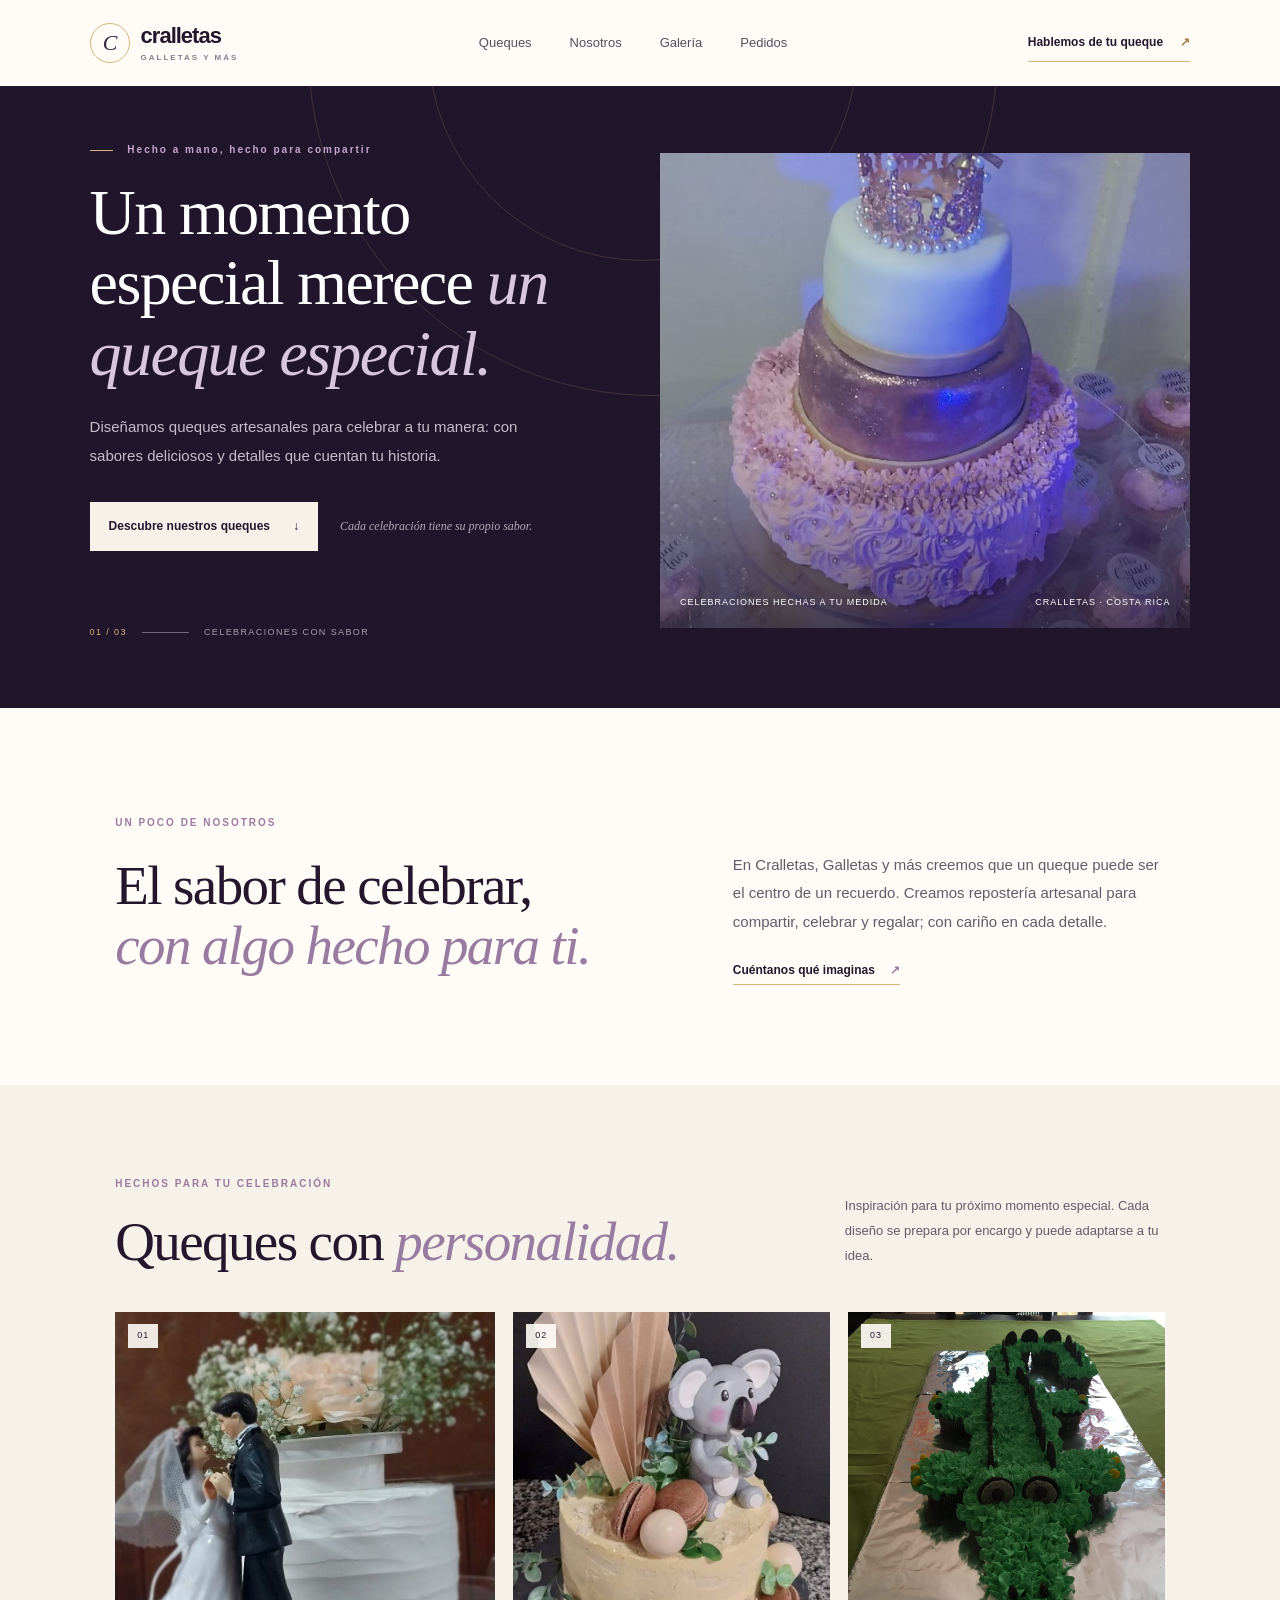
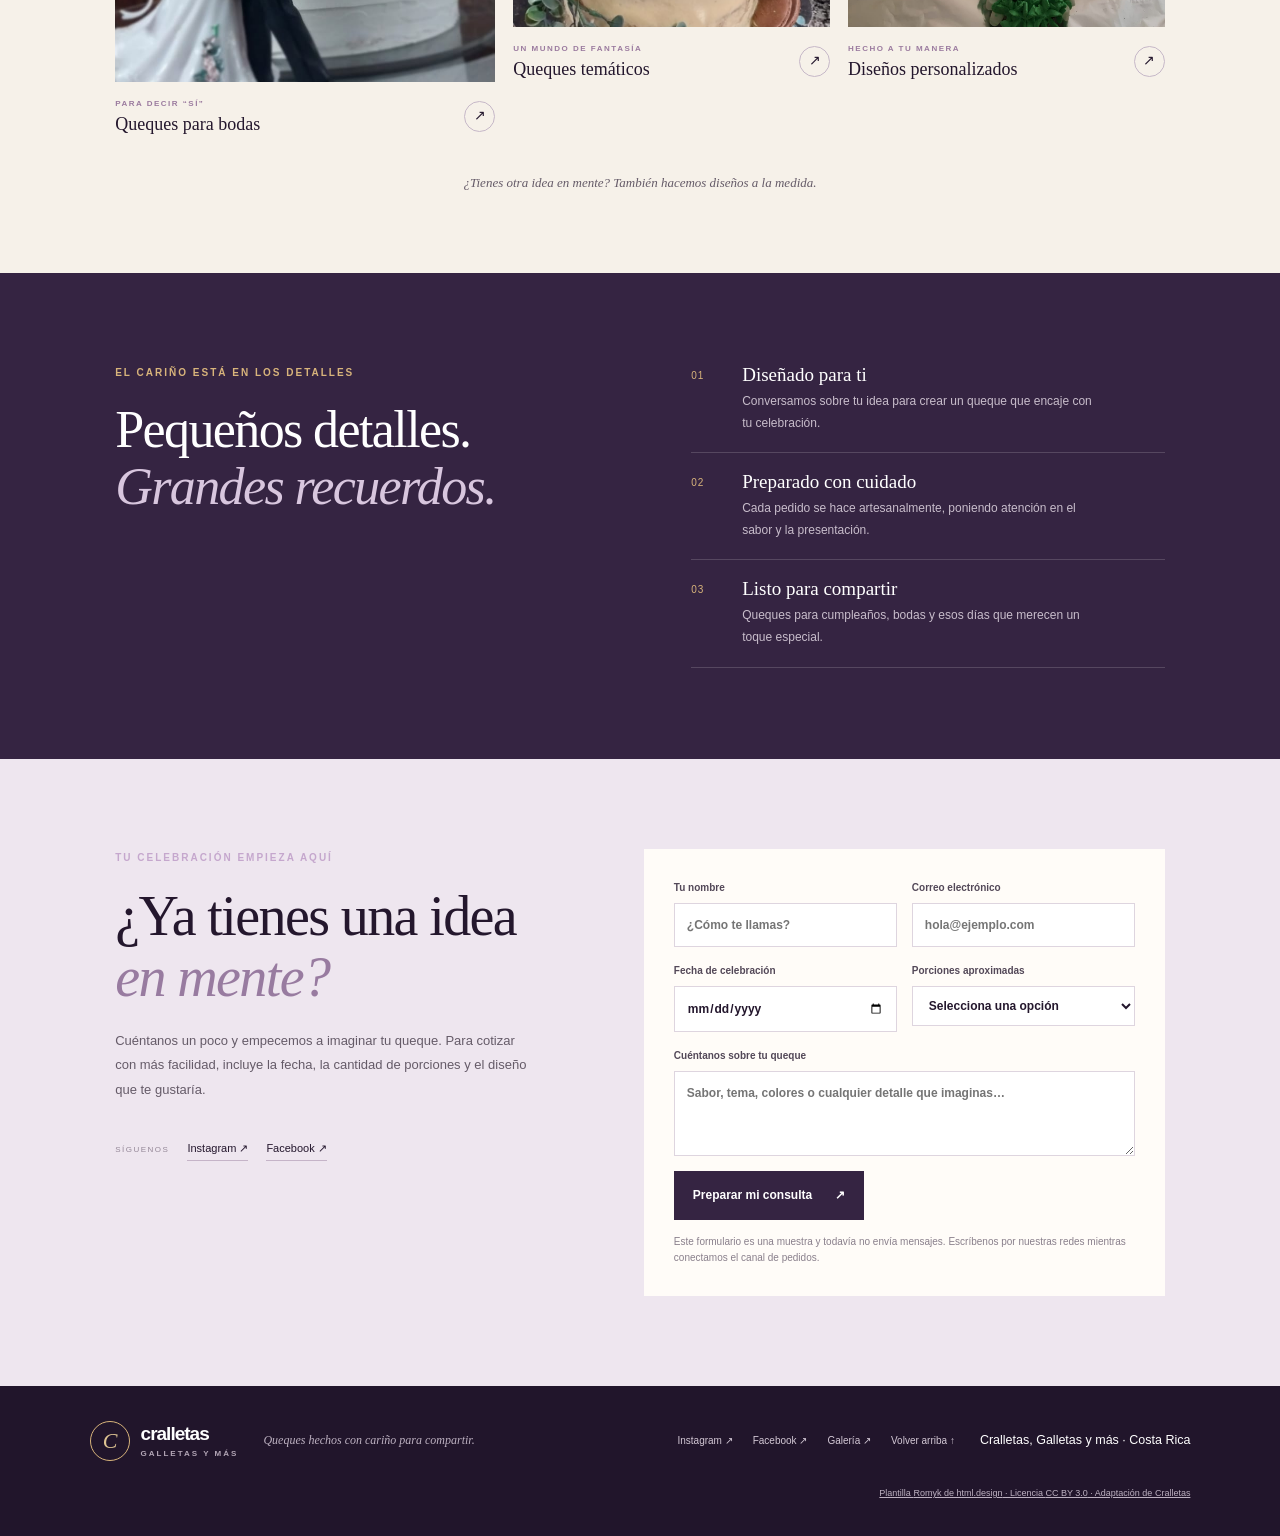
==== about.html @ f39e5a17 "test" ====
﻿<!doctype html><html lang="es"><head><meta charset="utf-8"><meta name="viewport" content="width=device-width,initial-scale=1"><meta http-equiv="refresh" content="0; url=index.html#nosotros"><title>Nosotros | Cralletas, Galletas y más</title><link rel="stylesheet" href="css/cralletas.css"></head><body><main class="section-wrap"><p class="eyebrow eyebrow-dark">CRALLETAS, GALLETAS Y MÁS</p><h1>Repostería hecha con cariño.</h1><p>Conoce más sobre nosotros en nuestra página principal.</p><a class="text-link" href="index.html#nosotros">Ir a Cralletas, Galletas y más ↗</a></main></body></html>
---- css/cralletas.css ----
﻿:root{--ink:#24172d;--deep:#21152b;--plum:#352442;--plum-light:#4a3457;--lilac:#d8c6de;--cream:#f6f1e9;--paper:#fffcf8;--gold:#d8b47b;--body:#655b68;--line:#ded5df;--sans:Arial,sans-serif;--serif:Georgia,serif}
*{box-sizing:border-box}html{scroll-behavior:smooth;scroll-padding-top:90px}body{margin:0;background:var(--paper);color:var(--ink);font:15px/1.7 var(--sans);-webkit-font-smoothing:antialiased}a{color:inherit;text-decoration:none}img{display:block;width:100%;height:100%;object-fit:cover}button,input,textarea,select{font:inherit}.site-header{height:86px;padding:0 7vw;display:flex;align-items:center;justify-content:space-between;background:var(--paper);position:relative;z-index:2}.brand{display:flex;gap:11px;align-items:center;font-weight:700;font-size:22px;letter-spacing:-1px}.brand>span:last-child{line-height:1.2}.brand small{display:block;font-size:8px;letter-spacing:2px;font-weight:600;color:#877b8d;margin-top:4px}.brand-mark{display:grid;place-items:center;width:40px;height:40px;border:1px solid var(--gold);border-radius:50%;font:italic 22px var(--serif);color:var(--plum)}.site-header nav{display:flex;gap:38px;font-size:13px;color:#594d5e}.site-header nav a:hover,.footer-links a:hover{color:var(--gold)}.header-cta{font-size:12px;font-weight:600;border-bottom:1px solid var(--gold);padding:8px 0}.header-cta span{padding-left:14px;color:#a47e49}.hero{min-height:610px;position:relative;overflow:hidden;background:var(--deep);color:#fff;display:grid;grid-template-columns:1fr 0.93fr;align-items:center;padding:55px 7vw 68px}.hero-copy{max-width:580px;z-index:1;padding:0 6vw 0 0}.eyebrow{font-size:10px;letter-spacing:2px;font-weight:600;color:#c5a7cd;margin:0 0 20px}.eyebrow span{display:inline-block;width:23px;border-top:1px solid var(--gold);vertical-align:middle;margin-right:10px}.hero h1,.section-wrap h2,.values h2,.order h2{font:500 clamp(42px,5vw,68px)/1.1 var(--serif);letter-spacing:-1.6px;margin:0}.hero h1 em,.section-wrap h2 em,.values h2 em,.order h2 em{font-weight:500;color:#d8c6de}.hero-intro{color:#c7bdca;max-width:455px;font-size:15px;line-height:1.9;margin:24px 0 32px}.hero-actions{display:flex;align-items:center;gap:22px}.button{border:0;display:inline-flex;gap:23px;align-items:center;justify-content:space-between;padding:14px 19px;font-size:12px;font-weight:700;cursor:pointer}.button-light{background:var(--cream);color:var(--ink)}.button-light:hover{background:#fff}.hero-note{font:italic 12px var(--serif);color:#b5aab8}.hero-meta{margin-top:74px;display:flex;align-items:center;gap:15px;color:#a99eac;font-size:9px;letter-spacing:1.4px}.hero-meta>span:first-child{color:var(--gold)}.meta-line{width:47px;border-top:1px solid #75677c}.hero-photo{height:475px;position:relative;z-index:1}.hero-photo:after{content:"";position:absolute;inset:0;background:linear-gradient(0deg,rgba(25,16,31,.55),transparent 36%)}.photo-caption{position:absolute;bottom:18px;left:20px;right:20px;z-index:1;display:flex;justify-content:space-between;gap:10px;color:white;font-size:9px;letter-spacing:1px;text-transform:uppercase}.hero-orbit{position:absolute;border:1px solid rgba(216,180,123,.18);border-radius:50%;pointer-events:none}.orbit-one{width:430px;height:430px;right:33%;top:-255px}.orbit-two{width:690px;height:690px;right:22%;top:-380px}.section-wrap{padding:96px 9vw}.intro{padding-top:106px;padding-bottom:103px}.eyebrow-dark{color:#9b7b9f}.intro-grid{display:grid;grid-template-columns:1.1fr .9fr;gap:7vw;align-items:center}.section-wrap h2{font-size:clamp(37px,4.4vw,55px)}.section-wrap h2 em{color:#987ba0}.intro-grid>div p,.section-heading>p{color:var(--body);line-height:1.9;margin:0 0 20px}.text-link{font-size:12px;font-weight:700;border-bottom:1px solid var(--gold);padding-bottom:7px}.text-link span{color:#9b7b9f;margin-left:12px}.cakes{background:var(--cream);padding:90px 0 82px}.cakes .section-wrap{padding-top:0;padding-bottom:0}.section-heading{display:flex;justify-content:space-between;align-items:end;gap:5vw;margin-bottom:40px}.section-heading>p{max-width:320px;margin:0 0 4px;font-size:13px}.section-heading h2{margin-top:7px}.cake-grid{display:grid;grid-template-columns:1.2fr 1fr 1fr;gap:18px}.cake-card>a:first-child{height:315px;display:block;position:relative;overflow:hidden;background:#e1d7e0}.cake-card img{transition:transform .5s}.cake-card>a:hover img{transform:scale(1.035)}.cake-wide>a:first-child{height:370px}.image-number{position:absolute;top:12px;left:13px;background:rgba(255,252,248,.9);padding:4px 9px;font-size:9px;letter-spacing:1px}.cake-info{display:flex;justify-content:space-between;align-items:center;padding:15px 0}.cake-info p{margin:0 0 3px;color:#9b7b9f;font-size:8px;letter-spacing:1.5px;font-weight:600}.cake-info h3{font:500 18px var(--serif);margin:0}.cake-info>a{width:31px;height:31px;border:1px solid #c6b8c8;border-radius:50%;display:grid;place-items:center;font-size:14px}.gallery-note{color:var(--body);font:italic 13px var(--serif);text-align:center;margin:25px 0 0}.values{background:var(--plum);color:white;display:grid;grid-template-columns:1fr 1fr;gap:8vw;padding-top:91px;padding-bottom:91px}.values .eyebrow{color:var(--gold)}.values h2{font-size:clamp(37px,4.2vw,52px)}.values h2 em{color:#d8c6de}.value-list article{display:grid;grid-template-columns:35px 1fr;gap:16px;padding:18px 0;border-bottom:1px solid rgba(255,255,255,.16)}.value-list article:first-child{padding-top:0}.value-list article>span{color:var(--gold);font-size:10px;letter-spacing:1px;padding-top:3px}.value-list h3{font:500 19px var(--serif);margin:0 0 5px}.value-list p{color:#c8bdcb;font-size:12px;line-height:1.8;margin:0;max-width:360px}.order{background:#eee6ef;padding:90px 9vw}.order-inner{display:grid;grid-template-columns:.9fr 1.1fr;gap:8vw;max-width:1120px;margin:auto}.order h2{font-size:clamp(38px,4.6vw,56px)}.order-copy>p:not(.eyebrow){color:var(--body);line-height:1.9;max-width:420px;font-size:13px;margin:20px 0}.order h2 em{color:#987ba0}.order-social{display:flex;align-items:center;gap:18px;margin-top:36px;font-size:11px}.order-social span{font-size:8px;color:#948797;letter-spacing:1.5px}.order-social a{border-bottom:1px solid #c5b4c8;padding-bottom:3px}.order-form{background:var(--paper);padding:30px}.form-row{display:grid;grid-template-columns:1fr 1fr;gap:15px}.order-form label{display:block;color:#534858;font-size:10px;font-weight:600;margin-bottom:15px}.order-form input,.order-form textarea,.order-form select{display:block;width:100%;margin-top:7px;border:1px solid var(--line);background:#fff;padding:11px 12px;color:var(--ink);font-size:12px;border-radius:0;outline:none}.order-form input:focus,.order-form textarea:focus,.order-form select:focus{border-color:#987ba0}.order-form textarea{resize:vertical}.button-accent{background:var(--plum);color:#fff}.button-accent:hover{background:var(--deep)}.form-note{font-size:10px;line-height:1.6;color:#897f8b;margin:14px 0 0}.site-footer{background:var(--deep);color:#fff;padding:35px 7vw;display:flex;align-items:center;gap:25px;flex-wrap:wrap}.footer-brand{color:#fff;font-size:19px}.footer-brand small{color:#b3a6b6}.footer-brand .brand-mark{color:#dfc593}.site-footer>p{font:italic 12px var(--serif);color:#bdb1c1;margin:0 auto 0 0}.footer-links{display:flex;gap:20px;font-size:10px;color:#d3c8d5}.template-credit{flex-basis:100%;color:#bdb1c1;font-size:9px;text-align:right;text-decoration:underline}
@media(max-width:850px){.site-header{padding:0 5vw}.site-header nav{gap:18px}.header-cta{display:none}.hero{padding:48px 6vw;grid-template-columns:1fr .85fr;min-height:550px}.hero-copy{padding-right:25px}.hero-photo{height:410px}.hero-note{display:none}.section-wrap{padding-left:7vw;padding-right:7vw}.cake-grid{grid-template-columns:1fr 1fr}.cake-wide{grid-column:span 2}.cake-wide>a:first-child{height:380px}.cake-card>a:first-child{height:290px}.order{padding-left:7vw;padding-right:7vw}.order-inner{gap:4vw}}
@media(max-width:600px){.site-header{height:72px;padding:0 5vw}.brand{font-size:19px}.brand-mark{width:35px;height:35px}.site-header nav{gap:13px;font-size:11px}.site-header nav a:nth-child(2){display:none}.hero{display:flex;flex-direction:column;align-items:stretch;padding:55px 7vw 30px}.hero-copy{padding:0}.hero h1{font-size:47px}.hero-intro{font-size:13px;margin:18px 0 24px}.hero-meta{margin:32px 0 22px}.hero-photo{height:340px}.photo-caption{font-size:8px}.intro{padding-top:72px;padding-bottom:72px}.intro-grid,.values,.order-inner{grid-template-columns:1fr;gap:26px}.intro-grid{margin-top:22px}.intro-grid h2{font-size:40px}.cakes{padding:70px 0}.section-heading{display:block;margin-bottom:25px}.section-heading>p{margin-top:15px}.cake-grid{grid-template-columns:1fr;gap:10px}.cake-wide{grid-column:auto}.cake-wide>a:first-child,.cake-card>a:first-child{height:310px}.values{padding-top:70px;padding-bottom:70px}.order{padding:70px 6vw}.order-form{padding:21px}.form-row{grid-template-columns:1fr;gap:0}.site-footer{padding:30px 6vw;gap:16px}.site-footer>p{flex-basis:100%;order:2}.footer-links{order:3;flex-wrap:wrap;gap:14px}}
@media(prefers-reduced-motion:reduce){html{scroll-behavior:auto}*,*:before,*:after{transition:none!important}}
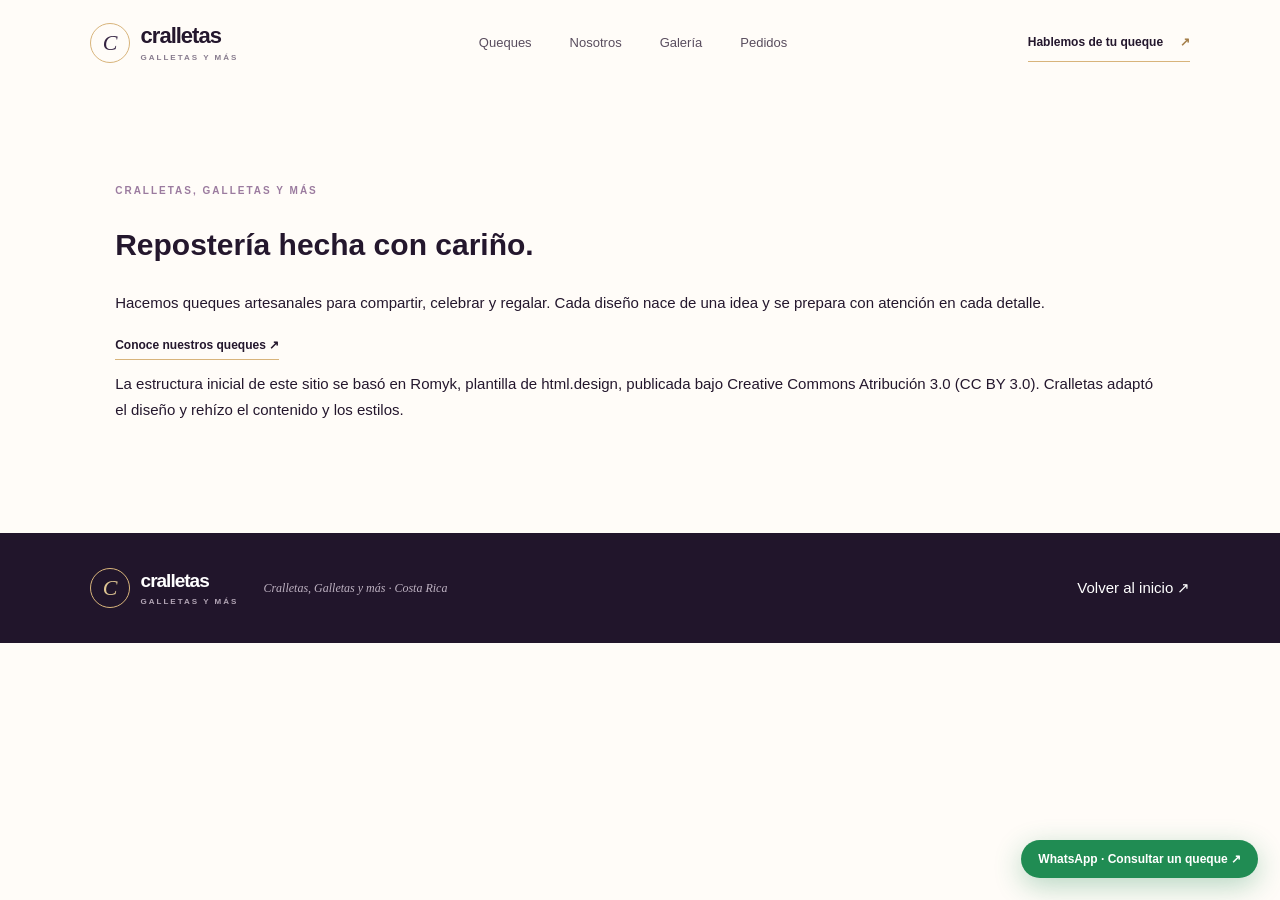
==== commit c19c5d8e: "2" ====
--- a/about.html
+++ b/about.html
@@ -1,3 +1,29 @@
-﻿<!doctype html><html lang="es"><head><meta charset="utf-8"><meta name="viewport" content="width=device-width,initial-scale=1"><meta http-equiv="refresh" content="0; url=index.html#nosotros"><title>Nosotros | Cralletas, Galletas y más</title><link rel="stylesheet" href="css/cralletas.css"></head><body><main class="section-wrap"><p class="eyebrow eyebrow-dark">CRALLETAS, GALLETAS Y MÁS</p><h1>Repostería hecha con cariño.</h1><p>Conoce más sobre nosotros en nuestra página principal.</p><a class="text-link" href="index.html#nosotros">Ir a Cralletas, Galletas y más ↗</a></main></body></html>
+﻿<!doctype html>
+<html lang="es">
+<head>
+  <meta charset="utf-8">
+  <meta name="viewport" content="width=device-width, initial-scale=1">
+  <meta name="theme-color" content="#21152b">
+  <title>Nosotros | Cralletas, Galletas y más</title>
+  <link rel="stylesheet" href="css/cralletas.css">
+</head>
+<body>
+  <header class="site-header">
+    <a class="brand" href="index.html#inicio" aria-label="Cralletas, Galletas y más, inicio"><span class="brand-mark">C</span><span>cralletas<small>GALLETAS Y MÁS</small></span></a>
+    <nav aria-label="Navegación principal">
+      <a href="index.html#queques">Queques</a><a href="about.html" aria-current="page">Nosotros</a><a href="galeria.html">Galería</a><a href="index.html#pedidos">Pedidos</a>
+    </nav>
+    <a class="header-cta" href="index.html#pedidos">Hablemos de tu queque <span aria-hidden="true">↗</span></a>
+  </header>
+  <main class="section-wrap">
+    <p class="eyebrow eyebrow-dark">CRALLETAS, GALLETAS Y MÁS</p>
+    <h1>Repostería hecha con cariño.</h1>
+    <p>Hacemos queques artesanales para compartir, celebrar y regalar. Cada diseño nace de una idea y se prepara con atención en cada detalle.</p>
+    <p><a class="text-link" href="index.html#queques">Conoce nuestros queques ↗</a></p>
+    <p>La estructura inicial de este sitio se basó en <a href="https://html.design/download/ice-cream-parlour-website-template/" rel="noopener noreferrer">Romyk, plantilla de html.design</a>, publicada bajo <a href="https://creativecommons.org/licenses/by/3.0/" rel="noopener noreferrer">Creative Commons Atribución 3.0 (CC BY 3.0)</a>. Cralletas adaptó el diseño y rehízo el contenido y los estilos.</p>
+  </main>
+  <footer class="site-footer"><a class="brand footer-brand" href="index.html#inicio"><span class="brand-mark">C</span><span>cralletas<small>GALLETAS Y MÁS</small></span></a><p>Cralletas, Galletas y más · Costa Rica</p><a href="index.html">Volver al inicio ↗</a></footer>
+<a class="whatsapp-float" href="https://wa.me/50683466687?text=Hola%2C%20quiero%20consultar%20por%20un%20queque%20para%20una%20celebraci%C3%B3n." target="_blank" rel="noopener noreferrer" aria-label="Escríbenos por WhatsApp">WhatsApp · Consultar un queque ↗</a>
+</body>
+</html>
 
-
--- a/css/cralletas.css
+++ b/css/cralletas.css
@@ -1,9 +1,13 @@
 ﻿:root{--ink:#24172d;--deep:#21152b;--plum:#352442;--plum-light:#4a3457;--lilac:#d8c6de;--cream:#f6f1e9;--paper:#fffcf8;--gold:#d8b47b;--body:#655b68;--line:#ded5df;--sans:Arial,sans-serif;--serif:Georgia,serif}
-*{box-sizing:border-box}html{scroll-behavior:smooth;scroll-padding-top:90px}body{margin:0;background:var(--paper);color:var(--ink);font:15px/1.7 var(--sans);-webkit-font-smoothing:antialiased}a{color:inherit;text-decoration:none}img{display:block;width:100%;height:100%;object-fit:cover}button,input,textarea,select{font:inherit}.site-header{height:86px;padding:0 7vw;display:flex;align-items:center;justify-content:space-between;background:var(--paper);position:relative;z-index:2}.brand{display:flex;gap:11px;align-items:center;font-weight:700;font-size:22px;letter-spacing:-1px}.brand>span:last-child{line-height:1.2}.brand small{display:block;font-size:8px;letter-spacing:2px;font-weight:600;color:#877b8d;margin-top:4px}.brand-mark{display:grid;place-items:center;width:40px;height:40px;border:1px solid var(--gold);border-radius:50%;font:italic 22px var(--serif);color:var(--plum)}.site-header nav{display:flex;gap:38px;font-size:13px;color:#594d5e}.site-header nav a:hover,.footer-links a:hover{color:var(--gold)}.header-cta{font-size:12px;font-weight:600;border-bottom:1px solid var(--gold);padding:8px 0}.header-cta span{padding-left:14px;color:#a47e49}.hero{min-height:610px;position:relative;overflow:hidden;background:var(--deep);color:#fff;display:grid;grid-template-columns:1fr 0.93fr;align-items:center;padding:55px 7vw 68px}.hero-copy{max-width:580px;z-index:1;padding:0 6vw 0 0}.eyebrow{font-size:10px;letter-spacing:2px;font-weight:600;color:#c5a7cd;margin:0 0 20px}.eyebrow span{display:inline-block;width:23px;border-top:1px solid var(--gold);vertical-align:middle;margin-right:10px}.hero h1,.section-wrap h2,.values h2,.order h2{font:500 clamp(42px,5vw,68px)/1.1 var(--serif);letter-spacing:-1.6px;margin:0}.hero h1 em,.section-wrap h2 em,.values h2 em,.order h2 em{font-weight:500;color:#d8c6de}.hero-intro{color:#c7bdca;max-width:455px;font-size:15px;line-height:1.9;margin:24px 0 32px}.hero-actions{display:flex;align-items:center;gap:22px}.button{border:0;display:inline-flex;gap:23px;align-items:center;justify-content:space-between;padding:14px 19px;font-size:12px;font-weight:700;cursor:pointer}.button-light{background:var(--cream);color:var(--ink)}.button-light:hover{background:#fff}.hero-note{font:italic 12px var(--serif);color:#b5aab8}.hero-meta{margin-top:74px;display:flex;align-items:center;gap:15px;color:#a99eac;font-size:9px;letter-spacing:1.4px}.hero-meta>span:first-child{color:var(--gold)}.meta-line{width:47px;border-top:1px solid #75677c}.hero-photo{height:475px;position:relative;z-index:1}.hero-photo:after{content:"";position:absolute;inset:0;background:linear-gradient(0deg,rgba(25,16,31,.55),transparent 36%)}.photo-caption{position:absolute;bottom:18px;left:20px;right:20px;z-index:1;display:flex;justify-content:space-between;gap:10px;color:white;font-size:9px;letter-spacing:1px;text-transform:uppercase}.hero-orbit{position:absolute;border:1px solid rgba(216,180,123,.18);border-radius:50%;pointer-events:none}.orbit-one{width:430px;height:430px;right:33%;top:-255px}.orbit-two{width:690px;height:690px;right:22%;top:-380px}.section-wrap{padding:96px 9vw}.intro{padding-top:106px;padding-bottom:103px}.eyebrow-dark{color:#9b7b9f}.intro-grid{display:grid;grid-template-columns:1.1fr .9fr;gap:7vw;align-items:center}.section-wrap h2{font-size:clamp(37px,4.4vw,55px)}.section-wrap h2 em{color:#987ba0}.intro-grid>div p,.section-heading>p{color:var(--body);line-height:1.9;margin:0 0 20px}.text-link{font-size:12px;font-weight:700;border-bottom:1px solid var(--gold);padding-bottom:7px}.text-link span{color:#9b7b9f;margin-left:12px}.cakes{background:var(--cream);padding:90px 0 82px}.cakes .section-wrap{padding-top:0;padding-bottom:0}.section-heading{display:flex;justify-content:space-between;align-items:end;gap:5vw;margin-bottom:40px}.section-heading>p{max-width:320px;margin:0 0 4px;font-size:13px}.section-heading h2{margin-top:7px}.cake-grid{display:grid;grid-template-columns:1.2fr 1fr 1fr;gap:18px}.cake-card>a:first-child{height:315px;display:block;position:relative;overflow:hidden;background:#e1d7e0}.cake-card img{transition:transform .5s}.cake-card>a:hover img{transform:scale(1.035)}.cake-wide>a:first-child{height:370px}.image-number{position:absolute;top:12px;left:13px;background:rgba(255,252,248,.9);padding:4px 9px;font-size:9px;letter-spacing:1px}.cake-info{display:flex;justify-content:space-between;align-items:center;padding:15px 0}.cake-info p{margin:0 0 3px;color:#9b7b9f;font-size:8px;letter-spacing:1.5px;font-weight:600}.cake-info h3{font:500 18px var(--serif);margin:0}.cake-info>a{width:31px;height:31px;border:1px solid #c6b8c8;border-radius:50%;display:grid;place-items:center;font-size:14px}.gallery-note{color:var(--body);font:italic 13px var(--serif);text-align:center;margin:25px 0 0}.values{background:var(--plum);color:white;display:grid;grid-template-columns:1fr 1fr;gap:8vw;padding-top:91px;padding-bottom:91px}.values .eyebrow{color:var(--gold)}.values h2{font-size:clamp(37px,4.2vw,52px)}.values h2 em{color:#d8c6de}.value-list article{display:grid;grid-template-columns:35px 1fr;gap:16px;padding:18px 0;border-bottom:1px solid rgba(255,255,255,.16)}.value-list article:first-child{padding-top:0}.value-list article>span{color:var(--gold);font-size:10px;letter-spacing:1px;padding-top:3px}.value-list h3{font:500 19px var(--serif);margin:0 0 5px}.value-list p{color:#c8bdcb;font-size:12px;line-height:1.8;margin:0;max-width:360px}.order{background:#eee6ef;padding:90px 9vw}.order-inner{display:grid;grid-template-columns:.9fr 1.1fr;gap:8vw;max-width:1120px;margin:auto}.order h2{font-size:clamp(38px,4.6vw,56px)}.order-copy>p:not(.eyebrow){color:var(--body);line-height:1.9;max-width:420px;font-size:13px;margin:20px 0}.order h2 em{color:#987ba0}.order-social{display:flex;align-items:center;gap:18px;margin-top:36px;font-size:11px}.order-social span{font-size:8px;color:#948797;letter-spacing:1.5px}.order-social a{border-bottom:1px solid #c5b4c8;padding-bottom:3px}.order-form{background:var(--paper);padding:30px}.form-row{display:grid;grid-template-columns:1fr 1fr;gap:15px}.order-form label{display:block;color:#534858;font-size:10px;font-weight:600;margin-bottom:15px}.order-form input,.order-form textarea,.order-form select{display:block;width:100%;margin-top:7px;border:1px solid var(--line);background:#fff;padding:11px 12px;color:var(--ink);font-size:12px;border-radius:0;outline:none}.order-form input:focus,.order-form textarea:focus,.order-form select:focus{border-color:#987ba0}.order-form textarea{resize:vertical}.button-accent{background:var(--plum);color:#fff}.button-accent:hover{background:var(--deep)}.form-note{font-size:10px;line-height:1.6;color:#897f8b;margin:14px 0 0}.site-footer{background:var(--deep);color:#fff;padding:35px 7vw;display:flex;align-items:center;gap:25px;flex-wrap:wrap}.footer-brand{color:#fff;font-size:19px}.footer-brand small{color:#b3a6b6}.footer-brand .brand-mark{color:#dfc593}.site-footer>p{font:italic 12px var(--serif);color:#bdb1c1;margin:0 auto 0 0}.footer-links{display:flex;gap:20px;font-size:10px;color:#d3c8d5}.template-credit{flex-basis:100%;color:#bdb1c1;font-size:9px;text-align:right;text-decoration:underline}
-@media(max-width:850px){.site-header{padding:0 5vw}.site-header nav{gap:18px}.header-cta{display:none}.hero{padding:48px 6vw;grid-template-columns:1fr .85fr;min-height:550px}.hero-copy{padding-right:25px}.hero-photo{height:410px}.hero-note{display:none}.section-wrap{padding-left:7vw;padding-right:7vw}.cake-grid{grid-template-columns:1fr 1fr}.cake-wide{grid-column:span 2}.cake-wide>a:first-child{height:380px}.cake-card>a:first-child{height:290px}.order{padding-left:7vw;padding-right:7vw}.order-inner{gap:4vw}}
-@media(max-width:600px){.site-header{height:72px;padding:0 5vw}.brand{font-size:19px}.brand-mark{width:35px;height:35px}.site-header nav{gap:13px;font-size:11px}.site-header nav a:nth-child(2){display:none}.hero{display:flex;flex-direction:column;align-items:stretch;padding:55px 7vw 30px}.hero-copy{padding:0}.hero h1{font-size:47px}.hero-intro{font-size:13px;margin:18px 0 24px}.hero-meta{margin:32px 0 22px}.hero-photo{height:340px}.photo-caption{font-size:8px}.intro{padding-top:72px;padding-bottom:72px}.intro-grid,.values,.order-inner{grid-template-columns:1fr;gap:26px}.intro-grid{margin-top:22px}.intro-grid h2{font-size:40px}.cakes{padding:70px 0}.section-heading{display:block;margin-bottom:25px}.section-heading>p{margin-top:15px}.cake-grid{grid-template-columns:1fr;gap:10px}.cake-wide{grid-column:auto}.cake-wide>a:first-child,.cake-card>a:first-child{height:310px}.values{padding-top:70px;padding-bottom:70px}.order{padding:70px 6vw}.order-form{padding:21px}.form-row{grid-template-columns:1fr;gap:0}.site-footer{padding:30px 6vw;gap:16px}.site-footer>p{flex-basis:100%;order:2}.footer-links{order:3;flex-wrap:wrap;gap:14px}}
+*{box-sizing:border-box}html{scroll-behavior:smooth;scroll-padding-top:90px}body{margin:0;background:var(--paper);color:var(--ink);font:15px/1.7 var(--sans);-webkit-font-smoothing:antialiased}a{color:inherit;text-decoration:none}img{display:block;width:100%;height:100%;object-fit:cover}button,input,textarea,select{font:inherit}.site-header{height:86px;padding:0 7vw;display:flex;align-items:center;justify-content:space-between;background:var(--paper);position:relative;z-index:2}.brand{display:flex;gap:11px;align-items:center;font-weight:700;font-size:22px;letter-spacing:-1px}.brand>span:last-child{line-height:1.2}.brand small{display:block;font-size:8px;letter-spacing:2px;font-weight:600;color:#877b8d;margin-top:4px}.brand-mark{display:grid;place-items:center;width:40px;height:40px;border:1px solid var(--gold);border-radius:50%;font:italic 22px var(--serif);color:var(--plum)}.site-header nav{display:flex;gap:38px;font-size:13px;color:#594d5e}.site-header nav a:hover,.footer-links a:hover{color:var(--gold)}.header-cta{font-size:12px;font-weight:600;border-bottom:1px solid var(--gold);padding:8px 0}.header-cta span{padding-left:14px;color:#a47e49}.hero{min-height:610px;position:relative;overflow:hidden;background:var(--deep);color:#fff;display:grid;grid-template-columns:1fr 0.93fr;align-items:center;padding:55px 7vw 68px}.hero-copy{max-width:580px;z-index:1;padding:0 6vw 0 0}.eyebrow{font-size:10px;letter-spacing:2px;font-weight:600;color:#c5a7cd;margin:0 0 20px}.eyebrow span{display:inline-block;width:23px;border-top:1px solid var(--gold);vertical-align:middle;margin-right:10px}.hero h1,.section-wrap h2,.values h2,.order h2{font:500 clamp(42px,5vw,68px)/1.1 var(--serif);letter-spacing:-1.6px;margin:0}.hero h1 em,.section-wrap h2 em,.values h2 em,.order h2 em{font-weight:500;color:#d8c6de}.hero-intro{color:#c7bdca;max-width:455px;font-size:15px;line-height:1.9;margin:24px 0 32px}.hero-actions{display:flex;align-items:center;gap:22px}.button{border:0;display:inline-flex;gap:23px;align-items:center;justify-content:space-between;padding:14px 19px;font-size:12px;font-weight:700;cursor:pointer}.button-light{background:var(--cream);color:var(--ink)}.button-light:hover{background:#fff}.hero-note{font:italic 12px var(--serif);color:#b5aab8}.hero-meta{margin-top:74px;display:flex;align-items:center;gap:15px;color:#a99eac;font-size:9px;letter-spacing:1.4px}.hero-meta>span:first-child{color:var(--gold)}.meta-line{width:47px;border-top:1px solid #75677c}.hero-photo{height:475px;position:relative;z-index:1;display:grid;place-items:center;overflow:hidden;background-size:cover;background-position:center}.hero-photo:before{content:"";position:absolute;inset:-20px;background-image:inherit;background-position:center;background-size:cover;filter:blur(20px) brightness(.5);transform:scale(1.06)}.hero-photo img{position:relative;z-index:1;width:auto;height:auto;max-width:100%;max-height:100%;object-fit:contain}.hero-photo:after{content:"";position:absolute;inset:0;background:linear-gradient(0deg,rgba(25,16,31,.55),transparent 36%)}.photo-caption{position:absolute;bottom:18px;left:20px;right:20px;z-index:1;display:flex;justify-content:space-between;gap:10px;color:white;font-size:9px;letter-spacing:1px;text-transform:uppercase}.hero-orbit{position:absolute;border:1px solid rgba(216,180,123,.18);border-radius:50%;pointer-events:none}.orbit-one{width:430px;height:430px;right:33%;top:-255px}.orbit-two{width:690px;height:690px;right:22%;top:-380px}.section-wrap{padding:96px 9vw}.intro{padding-top:106px;padding-bottom:103px}.eyebrow-dark{color:#9b7b9f}.intro-grid{display:grid;grid-template-columns:1.1fr .9fr;gap:7vw;align-items:center}.section-wrap h2{font-size:clamp(37px,4.4vw,55px)}.section-wrap h2 em{color:#987ba0}.intro-grid>div p,.section-heading>p{color:var(--body);line-height:1.9;margin:0 0 20px}.text-link{font-size:12px;font-weight:700;border-bottom:1px solid var(--gold);padding-bottom:7px}.text-link span{color:#9b7b9f;margin-left:12px}.cakes{background:var(--cream);padding:90px 0 82px}.cakes .section-wrap{padding-top:0;padding-bottom:0}.section-heading{display:flex;justify-content:space-between;align-items:end;gap:5vw;margin-bottom:40px}.section-heading>p{max-width:320px;margin:0 0 4px;font-size:13px}.section-heading h2{margin-top:7px}.cake-grid{display:grid;grid-template-columns:1.2fr 1fr 1fr;gap:18px}.cake-card>a:first-child{aspect-ratio:3/4;height:auto;display:block;position:relative;overflow:hidden;background-color:#e1d7e0;background-position:center;background-size:cover}.cake-card>a:first-child:before{content:"";position:absolute;inset:-16px;background-image:inherit;background-position:center;background-size:cover;filter:blur(15px) brightness(.72);transform:scale(1.06);z-index:0}.cake-card img{position:relative;z-index:1;object-fit:contain;transition:transform .5s}.cake-card>a:hover img{transform:scale(1.035)}.image-number{position:absolute;z-index:2;top:12px;left:13px;background:rgba(255,252,248,.9);padding:4px 9px;font-size:9px;letter-spacing:1px}.cake-info{display:flex;justify-content:space-between;align-items:center;padding:15px 0}.cake-info p{margin:0 0 3px;color:#9b7b9f;font-size:8px;letter-spacing:1.5px;font-weight:600}.cake-info h3{font:500 18px var(--serif);margin:0}.cake-info>a{width:31px;height:31px;border:1px solid #c6b8c8;border-radius:50%;display:grid;place-items:center;font-size:14px}.gallery-note{color:var(--body);font:italic 13px var(--serif);text-align:center;margin:25px 0 0}.values{background:var(--plum);color:white;display:grid;grid-template-columns:1fr 1fr;gap:8vw;padding-top:91px;padding-bottom:91px}.values .eyebrow{color:var(--gold)}.values h2{font-size:clamp(37px,4.2vw,52px)}.values h2 em{color:#d8c6de}.value-list article{display:grid;grid-template-columns:35px 1fr;gap:16px;padding:18px 0;border-bottom:1px solid rgba(255,255,255,.16)}.value-list article:first-child{padding-top:0}.value-list article>span{color:var(--gold);font-size:10px;letter-spacing:1px;padding-top:3px}.value-list h3{font:500 19px var(--serif);margin:0 0 5px}.value-list p{color:#c8bdcb;font-size:12px;line-height:1.8;margin:0;max-width:360px}.order{background:#eee6ef;padding:90px 9vw}.order-inner{display:grid;grid-template-columns:.9fr 1.1fr;gap:8vw;max-width:1120px;margin:auto}.order h2{font-size:clamp(38px,4.6vw,56px)}.order-copy>p:not(.eyebrow){color:var(--body);line-height:1.9;max-width:420px;font-size:13px;margin:20px 0}.order h2 em{color:#987ba0}.order-social{display:flex;align-items:center;gap:18px;margin-top:36px;font-size:11px}.order-social span{font-size:8px;color:#948797;letter-spacing:1.5px}.order-social a{border-bottom:1px solid #c5b4c8;padding-bottom:3px}.order-form{background:var(--paper);padding:30px}.form-row{display:grid;grid-template-columns:1fr 1fr;gap:15px}.order-form label{display:block;color:#534858;font-size:10px;font-weight:600;margin-bottom:15px}.order-form input,.order-form textarea,.order-form select{display:block;width:100%;margin-top:7px;border:1px solid var(--line);background:#fff;padding:11px 12px;color:var(--ink);font-size:12px;border-radius:0;outline:none}.order-form input:focus,.order-form textarea:focus,.order-form select:focus{border-color:#987ba0}.order-form textarea{resize:vertical}.button-accent{background:var(--plum);color:#fff}.button-accent:hover{background:var(--deep)}.form-note{font-size:10px;line-height:1.6;color:#897f8b;margin:14px 0 0}.site-footer{background:var(--deep);color:#fff;padding:35px 7vw;display:flex;align-items:center;gap:25px;flex-wrap:wrap}.footer-brand{color:#fff;font-size:19px}.footer-brand small{color:#b3a6b6}.footer-brand .brand-mark{color:#dfc593}.site-footer>p{font:italic 12px var(--serif);color:#bdb1c1;margin:0 auto 0 0}.footer-links{display:flex;gap:20px;font-size:10px;color:#d3c8d5}
+@media(max-width:850px){.site-header{padding:0 5vw}.site-header nav{gap:18px}.header-cta{display:none}.hero{padding:48px 6vw;grid-template-columns:1fr .85fr;min-height:550px}.hero-copy{padding-right:25px}.hero-photo{height:410px}.hero-note{display:none}.section-wrap{padding-left:7vw;padding-right:7vw}.cake-grid{grid-template-columns:1fr 1fr}.cake-wide{grid-column:span 2}.cake-wide>a:first-child{height:auto;aspect-ratio:3/4}.cake-card>a:first-child{height:auto;aspect-ratio:3/4}.order{padding-left:7vw;padding-right:7vw}.order-inner{gap:4vw}}
+@media(max-width:600px){.site-header{height:72px;padding:0 5vw}.brand{font-size:19px}.brand-mark{width:35px;height:35px}.site-header nav{gap:13px;font-size:11px}.site-header nav a:nth-child(2){display:none}.hero{display:flex;flex-direction:column;align-items:stretch;padding:55px 7vw 30px}.hero-copy{padding:0}.hero h1{font-size:47px}.hero-intro{font-size:13px;margin:18px 0 24px}.hero-meta{margin:32px 0 22px}.hero-photo{height:340px}.photo-caption{font-size:8px}.intro{padding-top:72px;padding-bottom:72px}.intro-grid,.values,.order-inner{grid-template-columns:1fr;gap:26px}.intro-grid{margin-top:22px}.intro-grid h2{font-size:40px}.cakes{padding:70px 0}.section-heading{display:block;margin-bottom:25px}.section-heading>p{margin-top:15px}.cake-grid{grid-template-columns:1fr;gap:10px}.cake-wide{grid-column:auto}.cake-wide>a:first-child,.cake-card>a:first-child{aspect-ratio:3/4;height:auto}.values{padding-top:70px;padding-bottom:70px}.order{padding:70px 6vw}.order-form{padding:21px}.form-row{grid-template-columns:1fr;gap:0}.site-footer{padding:30px 6vw;gap:16px}.site-footer>p{flex-basis:100%;order:2}.footer-links{order:3;flex-wrap:wrap;gap:14px}}
 @media(prefers-reduced-motion:reduce){html{scroll-behavior:auto}*,*:before,*:after{transition:none!important}}
 
 
 
 
+
+
+
+.whatsapp-float{position:fixed;right:22px;bottom:22px;z-index:20;display:inline-flex;align-items:center;gap:10px;background:#208c53;color:#fff!important;padding:12px 17px;border-radius:999px;box-shadow:0 8px 28px rgba(32,140,83,.32);font:600 12px var(--sans);transition:transform .2s,background .2s}.whatsapp-float:hover{background:#176e40;transform:translateY(-2px)}.whatsapp-float:focus-visible{outline:3px solid #d8b47b;outline-offset:3px}@media(max-width:600px){.whatsapp-float{right:14px;bottom:14px;padding:12px 15px;font-size:11px}}
